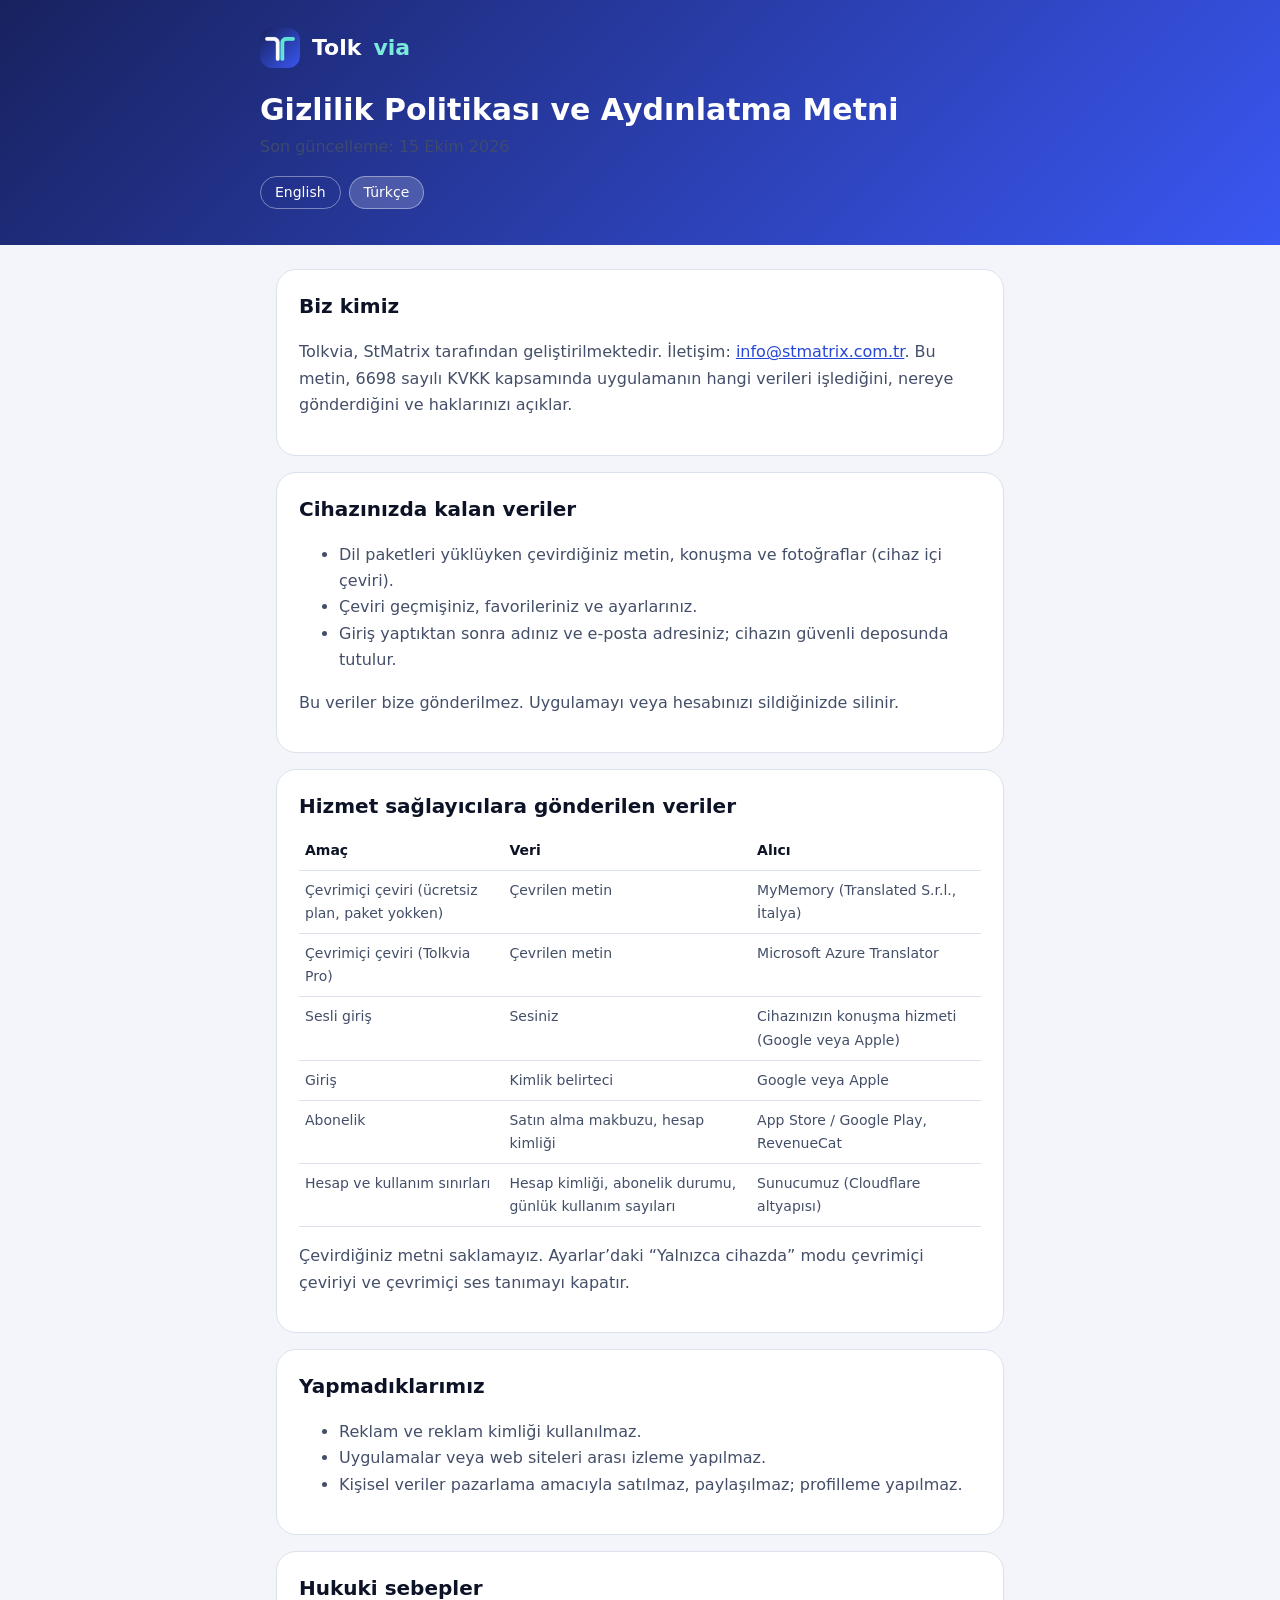
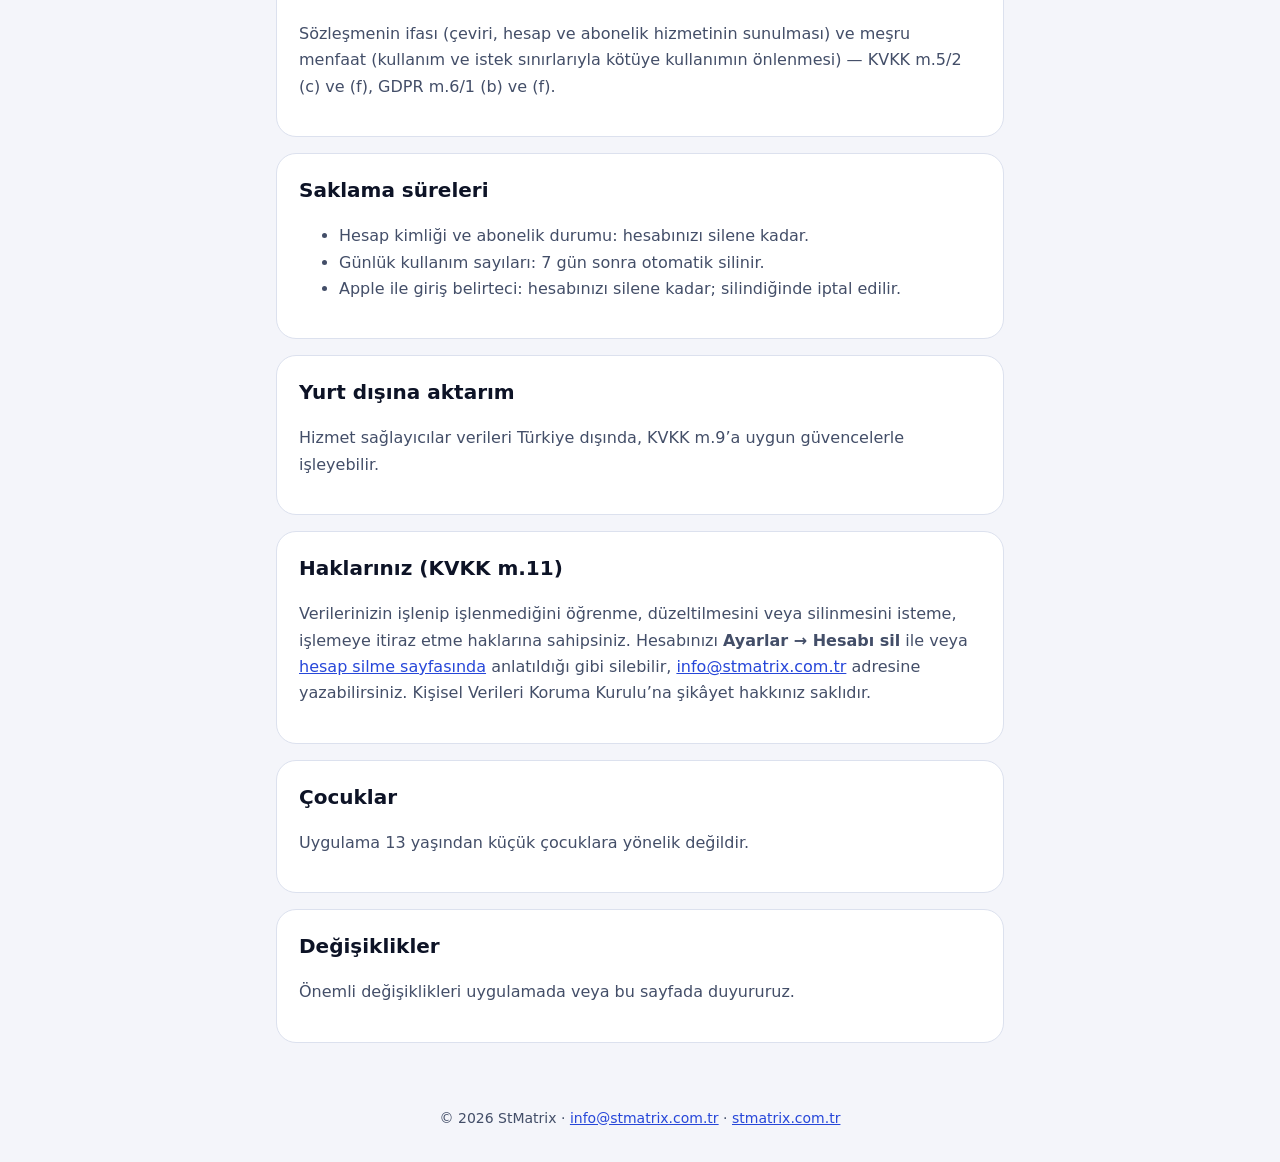
==== privacy-tr.html @ 203be252 "Tolkvia legal pages: privacy policy, terms of use, account deletion (EN/TR)" ====
<!doctype html>
<html lang="tr">
<head>
<meta charset="utf-8">
<meta name="viewport" content="width=device-width, initial-scale=1">
<title>Gizlilik Politikası ve Aydınlatma Metni · Tolkvia</title>
<meta name="description" content="Son güncelleme: 15 Ekim 2026">
<link rel="icon" href="mark.png">
<link rel="stylesheet" href="style.css">
</head>
<body>
<header class="hero"><div class="wrap">
<a class="brand" href="index-tr.html"><img src="mark.png" alt="">Tolk<span>via</span></a>
<h1>Gizlilik Politikası ve Aydınlatma Metni</h1>
<p>Son güncelleme: 15 Ekim 2026</p>
<nav class="lang"><a href="privacy.html" >English</a><a href="privacy-tr.html" aria-current="page">Türkçe</a></nav>
</div></header>
<main class="wrap">
<section class="card"><h2>Biz kimiz</h2><p>Tolkvia, StMatrix tarafından geliştirilmektedir. İletişim: <a href="mailto:info@stmatrix.com.tr">info@stmatrix.com.tr</a>. Bu metin, 6698 sayılı KVKK kapsamında uygulamanın hangi verileri işlediğini, nereye gönderdiğini ve haklarınızı açıklar.</p></section>
<section class="card"><h2>Cihazınızda kalan veriler</h2><ul><li>Dil paketleri yüklüyken çevirdiğiniz metin, konuşma ve fotoğraflar (cihaz içi çeviri).</li><li>Çeviri geçmişiniz, favorileriniz ve ayarlarınız.</li><li>Giriş yaptıktan sonra adınız ve e-posta adresiniz; cihazın güvenli deposunda tutulur.</li></ul><p>Bu veriler bize gönderilmez. Uygulamayı veya hesabınızı sildiğinizde silinir.</p></section>
<section class="card"><h2>Hizmet sağlayıcılara gönderilen veriler</h2><div class="table"><table><tr><th>Amaç</th><th>Veri</th><th>Alıcı</th></tr><tr><td>Çevrimiçi çeviri (ücretsiz plan, paket yokken)</td><td>Çevrilen metin</td><td>MyMemory (Translated S.r.l., İtalya)</td></tr><tr><td>Çevrimiçi çeviri (Tolkvia Pro)</td><td>Çevrilen metin</td><td>Microsoft Azure Translator</td></tr><tr><td>Sesli giriş</td><td>Sesiniz</td><td>Cihazınızın konuşma hizmeti (Google veya Apple)</td></tr><tr><td>Giriş</td><td>Kimlik belirteci</td><td>Google veya Apple</td></tr><tr><td>Abonelik</td><td>Satın alma makbuzu, hesap kimliği</td><td>App Store / Google Play, RevenueCat</td></tr><tr><td>Hesap ve kullanım sınırları</td><td>Hesap kimliği, abonelik durumu, günlük kullanım sayıları</td><td>Sunucumuz (Cloudflare altyapısı)</td></tr></table></div><p>Çevirdiğiniz metni saklamayız. Ayarlar’daki “Yalnızca cihazda” modu çevrimiçi çeviriyi ve çevrimiçi ses tanımayı kapatır.</p></section>
<section class="card"><h2>Yapmadıklarımız</h2><ul><li>Reklam ve reklam kimliği kullanılmaz.</li><li>Uygulamalar veya web siteleri arası izleme yapılmaz.</li><li>Kişisel veriler pazarlama amacıyla satılmaz, paylaşılmaz; profilleme yapılmaz.</li></ul></section>
<section class="card"><h2>Hukuki sebepler</h2><p>Sözleşmenin ifası (çeviri, hesap ve abonelik hizmetinin sunulması) ve meşru menfaat (kullanım ve istek sınırlarıyla kötüye kullanımın önlenmesi) — KVKK m.5/2 (c) ve (f), GDPR m.6/1 (b) ve (f).</p></section>
<section class="card"><h2>Saklama süreleri</h2><ul><li>Hesap kimliği ve abonelik durumu: hesabınızı silene kadar.</li><li>Günlük kullanım sayıları: 7 gün sonra otomatik silinir.</li><li>Apple ile giriş belirteci: hesabınızı silene kadar; silindiğinde iptal edilir.</li></ul></section>
<section class="card"><h2>Yurt dışına aktarım</h2><p>Hizmet sağlayıcılar verileri Türkiye dışında, KVKK m.9’a uygun güvencelerle işleyebilir.</p></section>
<section class="card"><h2>Haklarınız (KVKK m.11)</h2><p>Verilerinizin işlenip işlenmediğini öğrenme, düzeltilmesini veya silinmesini isteme, işlemeye itiraz etme haklarına sahipsiniz. Hesabınızı <strong>Ayarlar → Hesabı sil</strong> ile veya <a href="delete-account-tr.html">hesap silme sayfasında</a> anlatıldığı gibi silebilir, <a href="mailto:info@stmatrix.com.tr">info@stmatrix.com.tr</a> adresine yazabilirsiniz. Kişisel Verileri Koruma Kurulu’na şikâyet hakkınız saklıdır.</p></section>
<section class="card"><h2>Çocuklar</h2><p>Uygulama 13 yaşından küçük çocuklara yönelik değildir.</p></section>
<section class="card"><h2>Değişiklikler</h2><p>Önemli değişiklikleri uygulamada veya bu sayfada duyururuz.</p></section>

</main>
<footer>© 2026 StMatrix · <a href="mailto:info@stmatrix.com.tr">info@stmatrix.com.tr</a> · <a href="https://stmatrix.com.tr">stmatrix.com.tr</a></footer>
</body>
</html>
---- style.css ----
:root {
  --bg: #f4f5fa;
  --surface: #ffffff;
  --text: #0d1326;
  --muted: #434e68;
  --border: #dce1ee;
  --primary: #2747d9;
  --g1: #18225f;
  --g2: #3a57f2;
}
@media (prefers-color-scheme: dark) {
  :root {
    --bg: #070a15;
    --surface: #121930;
    --text: #f2f5fc;
    --muted: #b7c0da;
    --border: #28335a;
    --primary: #8098ff;
  }
}
* { box-sizing: border-box; }
body {
  margin: 0;
  background: var(--bg);
  color: var(--text);
  font: 16px/1.65 Inter, system-ui, -apple-system, "Segoe UI", Roboto, sans-serif;
}
.hero {
  background: linear-gradient(135deg, var(--g1), var(--g2));
  color: #fff;
  padding: 28px 16px 36px;
}
.wrap { max-width: 760px; margin: 0 auto; padding: 0 16px; }
.hero .wrap { padding: 0; }
.brand { display: flex; align-items: center; gap: 12px; text-decoration: none; color: #fff; font-weight: 800; font-size: 22px; }
.brand img { width: 40px; height: 40px; border-radius: 12px; }
.brand span { color: #7beadc; }
.hero h1 { font-size: 30px; line-height: 1.2; margin: 24px 0 6px; }
.hero p { margin: 0; opacity: .85; }
.lang { margin-top: 16px; display: flex; gap: 8px; flex-wrap: wrap; }
.lang a { color: #fff; border: 1px solid rgba(255,255,255,.4); border-radius: 999px; padding: 4px 14px; text-decoration: none; font-size: 14px; }
.lang a[aria-current] { background: rgba(255,255,255,.18); }
main.wrap { padding-top: 24px; padding-bottom: 48px; }
.card { background: var(--surface); border: 1px solid var(--border); border-radius: 20px; padding: 20px 22px; margin-bottom: 16px; }
h2 { font-size: 20px; margin: 0 0 8px; }
p, li { color: var(--muted); }
a { color: var(--primary); }
table { width: 100%; border-collapse: collapse; font-size: 14px; }
th, td { text-align: left; padding: 8px 6px; border-bottom: 1px solid var(--border); vertical-align: top; color: var(--muted); }
th { color: var(--text); }
.table { overflow-x: auto; }
.grid { display: grid; gap: 12px; grid-template-columns: repeat(auto-fit, minmax(220px, 1fr)); }
.grid a { display: block; text-decoration: none; background: var(--surface); border: 1px solid var(--border); border-radius: 20px; padding: 18px; color: var(--text); font-weight: 600; }
.grid a small { display: block; color: var(--muted); font-weight: 400; margin-top: 4px; }
footer { text-align: center; font-size: 14px; color: var(--muted); padding: 0 16px 32px; }
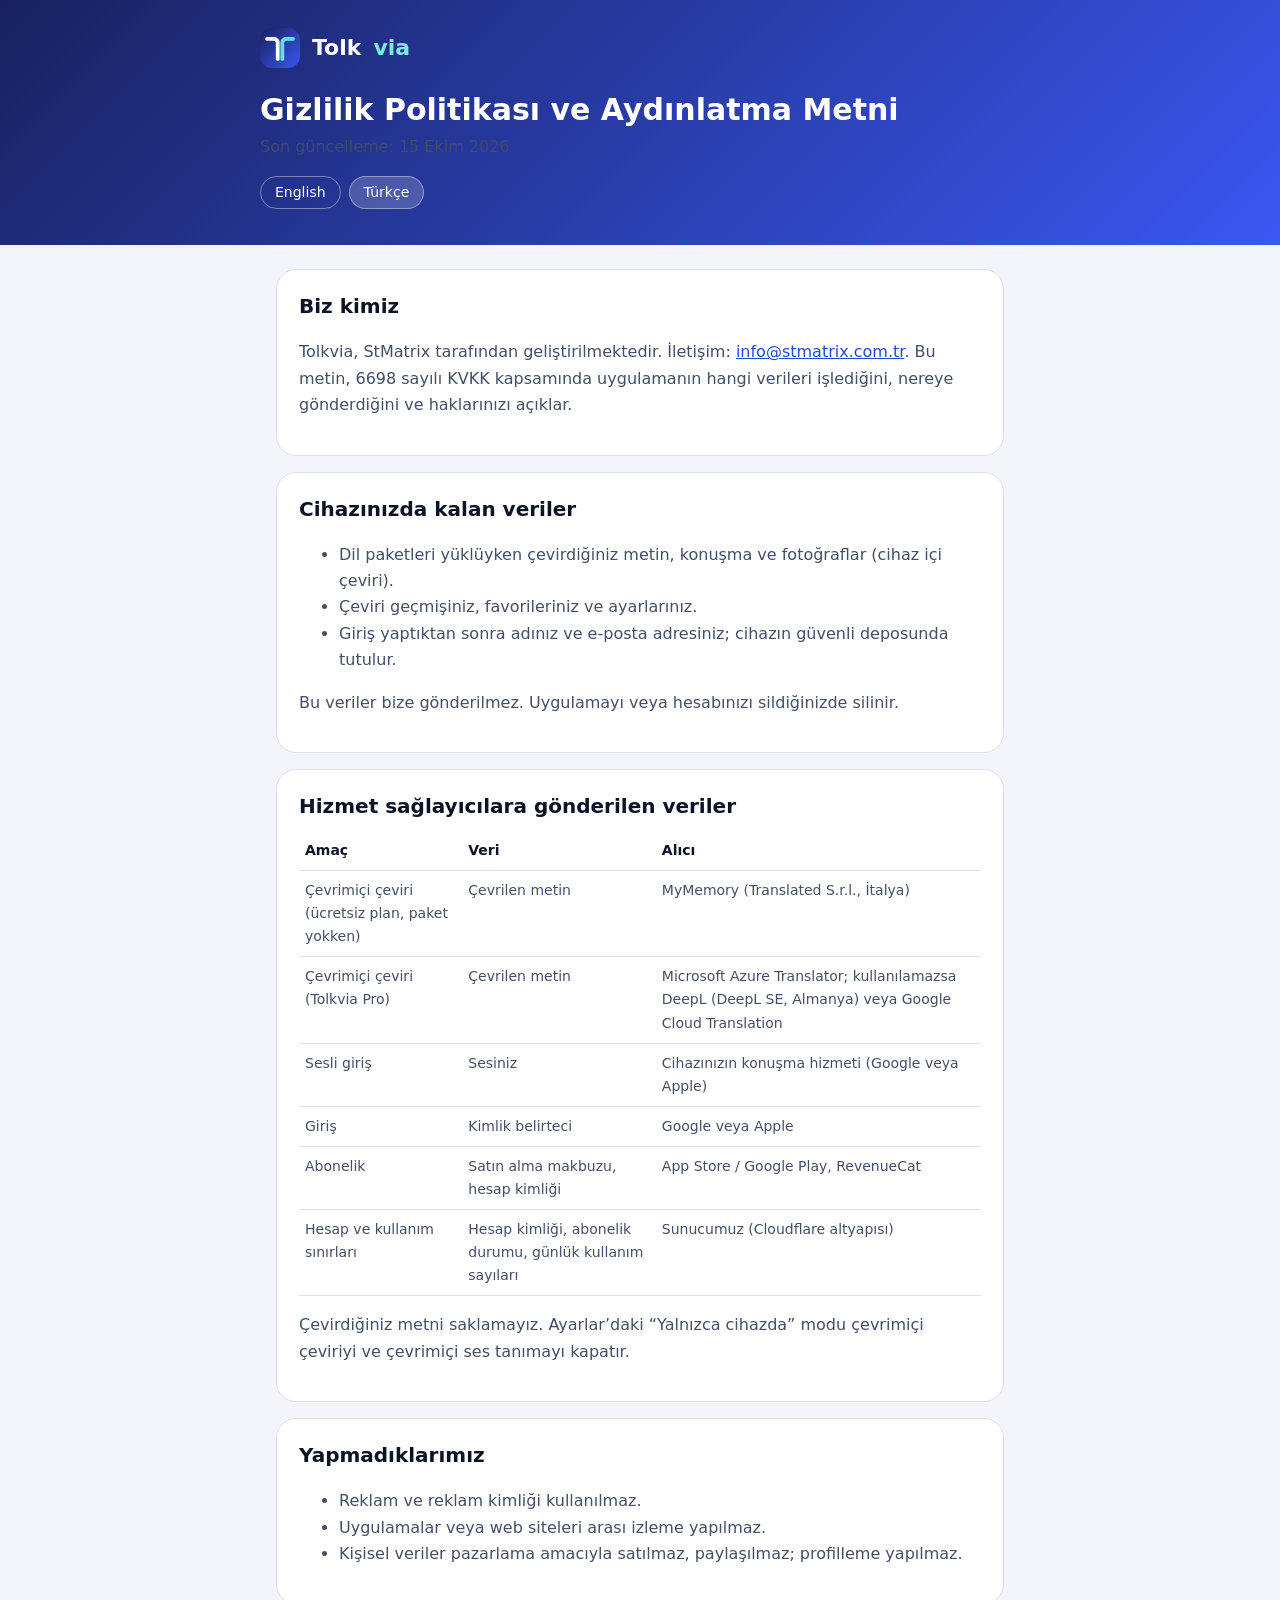
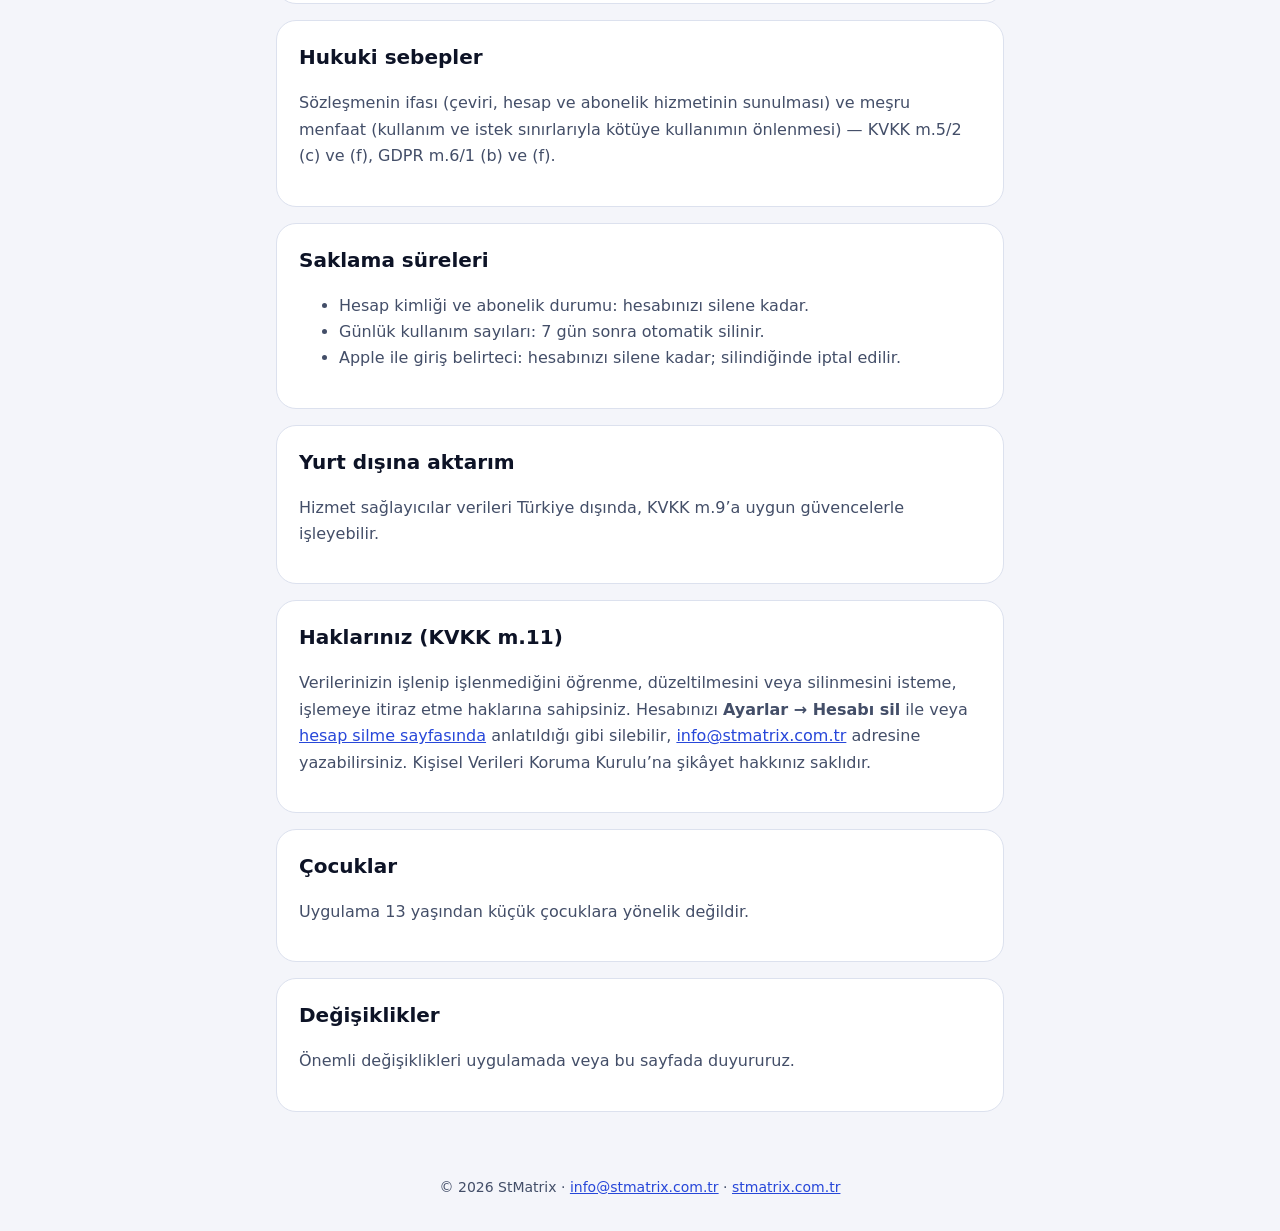
==== commit 930c8c33: "List DeepL and Google Cloud Translation as Pro translation fallbacks Co-Authored-By: Claude Opus 5.5" ====
--- a/privacy-tr.html
+++ b/privacy-tr.html
@@ -18,7 +18,7 @@
 <main class="wrap">
 <section class="card"><h2>Biz kimiz</h2><p>Tolkvia, StMatrix tarafından geliştirilmektedir. İletişim: <a href="mailto:info@stmatrix.com.tr">info@stmatrix.com.tr</a>. Bu metin, 6698 sayılı KVKK kapsamında uygulamanın hangi verileri işlediğini, nereye gönderdiğini ve haklarınızı açıklar.</p></section>
 <section class="card"><h2>Cihazınızda kalan veriler</h2><ul><li>Dil paketleri yüklüyken çevirdiğiniz metin, konuşma ve fotoğraflar (cihaz içi çeviri).</li><li>Çeviri geçmişiniz, favorileriniz ve ayarlarınız.</li><li>Giriş yaptıktan sonra adınız ve e-posta adresiniz; cihazın güvenli deposunda tutulur.</li></ul><p>Bu veriler bize gönderilmez. Uygulamayı veya hesabınızı sildiğinizde silinir.</p></section>
-<section class="card"><h2>Hizmet sağlayıcılara gönderilen veriler</h2><div class="table"><table><tr><th>Amaç</th><th>Veri</th><th>Alıcı</th></tr><tr><td>Çevrimiçi çeviri (ücretsiz plan, paket yokken)</td><td>Çevrilen metin</td><td>MyMemory (Translated S.r.l., İtalya)</td></tr><tr><td>Çevrimiçi çeviri (Tolkvia Pro)</td><td>Çevrilen metin</td><td>Microsoft Azure Translator</td></tr><tr><td>Sesli giriş</td><td>Sesiniz</td><td>Cihazınızın konuşma hizmeti (Google veya Apple)</td></tr><tr><td>Giriş</td><td>Kimlik belirteci</td><td>Google veya Apple</td></tr><tr><td>Abonelik</td><td>Satın alma makbuzu, hesap kimliği</td><td>App Store / Google Play, RevenueCat</td></tr><tr><td>Hesap ve kullanım sınırları</td><td>Hesap kimliği, abonelik durumu, günlük kullanım sayıları</td><td>Sunucumuz (Cloudflare altyapısı)</td></tr></table></div><p>Çevirdiğiniz metni saklamayız. Ayarlar’daki “Yalnızca cihazda” modu çevrimiçi çeviriyi ve çevrimiçi ses tanımayı kapatır.</p></section>
+<section class="card"><h2>Hizmet sağlayıcılara gönderilen veriler</h2><div class="table"><table><tr><th>Amaç</th><th>Veri</th><th>Alıcı</th></tr><tr><td>Çevrimiçi çeviri (ücretsiz plan, paket yokken)</td><td>Çevrilen metin</td><td>MyMemory (Translated S.r.l., İtalya)</td></tr><tr><td>Çevrimiçi çeviri (Tolkvia Pro)</td><td>Çevrilen metin</td><td>Microsoft Azure Translator; kullanılamazsa DeepL (DeepL SE, Almanya) veya Google Cloud Translation</td></tr><tr><td>Sesli giriş</td><td>Sesiniz</td><td>Cihazınızın konuşma hizmeti (Google veya Apple)</td></tr><tr><td>Giriş</td><td>Kimlik belirteci</td><td>Google veya Apple</td></tr><tr><td>Abonelik</td><td>Satın alma makbuzu, hesap kimliği</td><td>App Store / Google Play, RevenueCat</td></tr><tr><td>Hesap ve kullanım sınırları</td><td>Hesap kimliği, abonelik durumu, günlük kullanım sayıları</td><td>Sunucumuz (Cloudflare altyapısı)</td></tr></table></div><p>Çevirdiğiniz metni saklamayız. Ayarlar’daki “Yalnızca cihazda” modu çevrimiçi çeviriyi ve çevrimiçi ses tanımayı kapatır.</p></section>
 <section class="card"><h2>Yapmadıklarımız</h2><ul><li>Reklam ve reklam kimliği kullanılmaz.</li><li>Uygulamalar veya web siteleri arası izleme yapılmaz.</li><li>Kişisel veriler pazarlama amacıyla satılmaz, paylaşılmaz; profilleme yapılmaz.</li></ul></section>
 <section class="card"><h2>Hukuki sebepler</h2><p>Sözleşmenin ifası (çeviri, hesap ve abonelik hizmetinin sunulması) ve meşru menfaat (kullanım ve istek sınırlarıyla kötüye kullanımın önlenmesi) — KVKK m.5/2 (c) ve (f), GDPR m.6/1 (b) ve (f).</p></section>
 <section class="card"><h2>Saklama süreleri</h2><ul><li>Hesap kimliği ve abonelik durumu: hesabınızı silene kadar.</li><li>Günlük kullanım sayıları: 7 gün sonra otomatik silinir.</li><li>Apple ile giriş belirteci: hesabınızı silene kadar; silindiğinde iptal edilir.</li></ul></section>
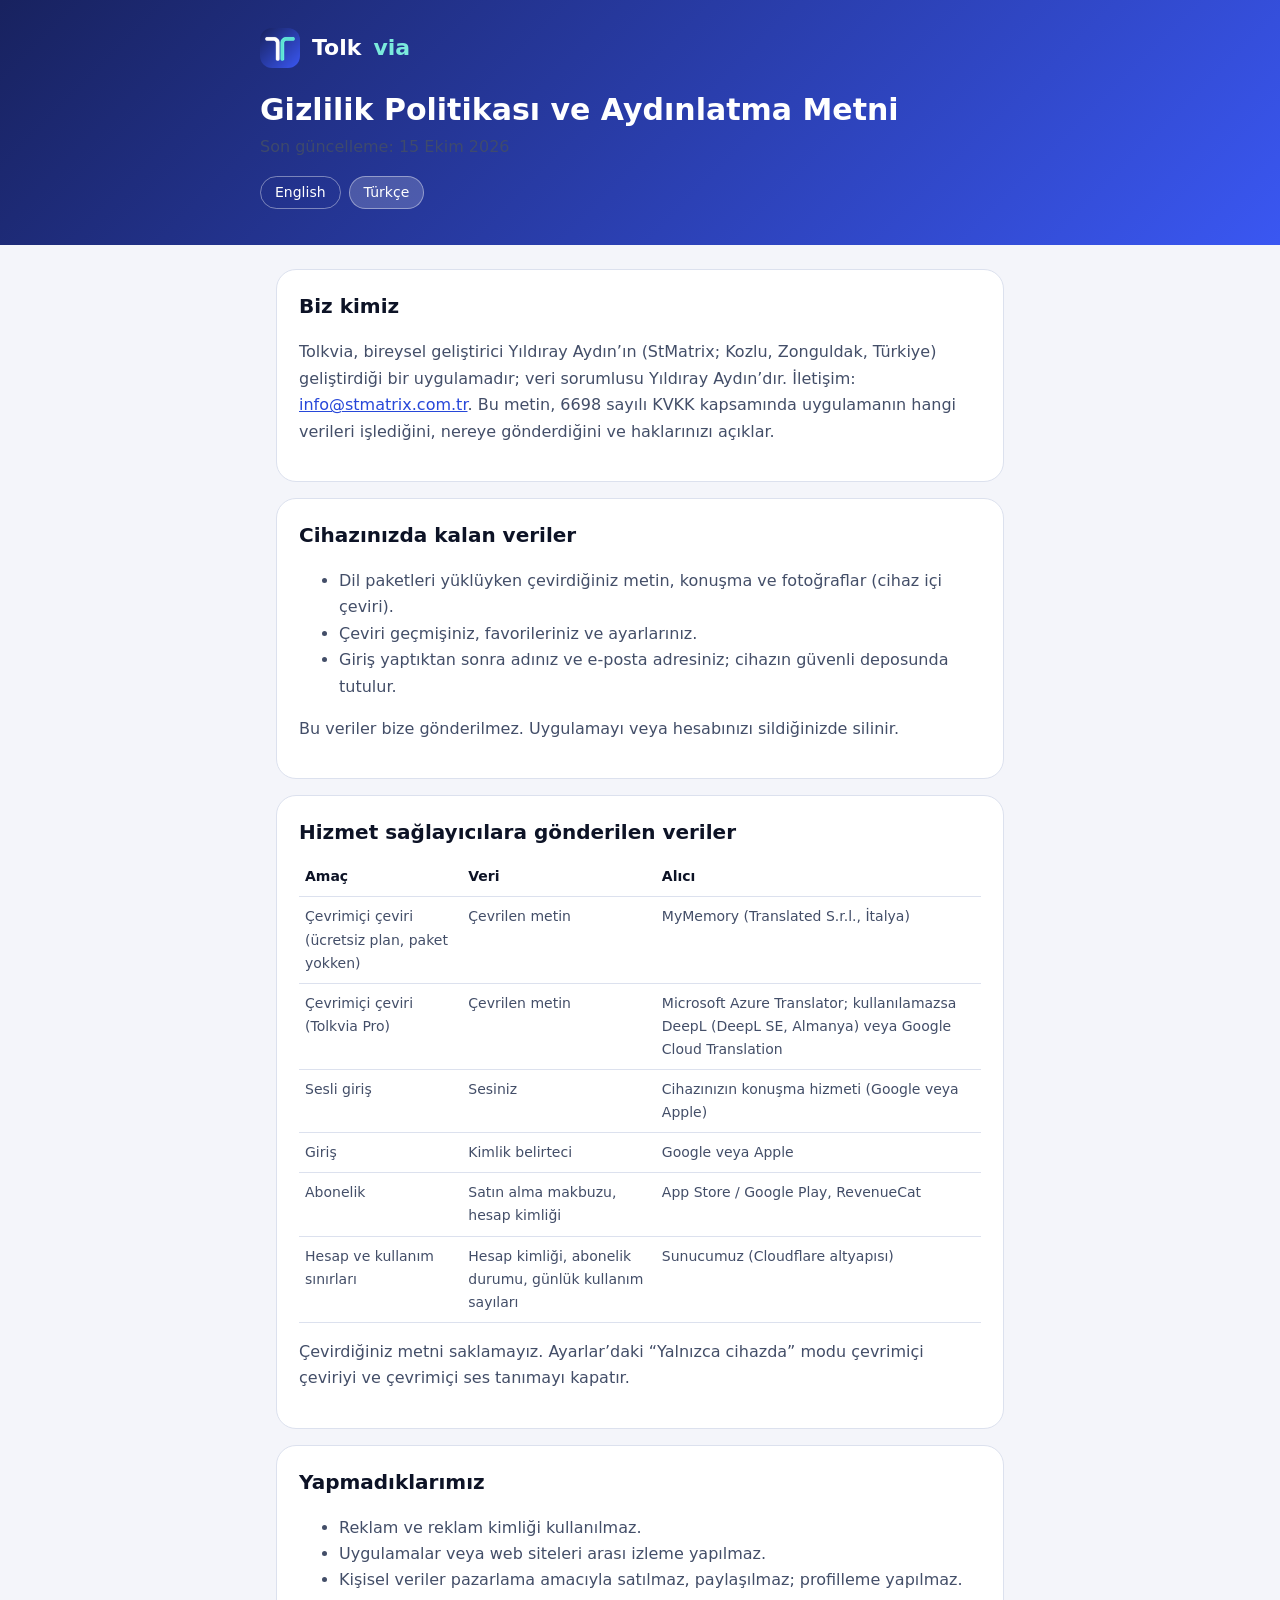
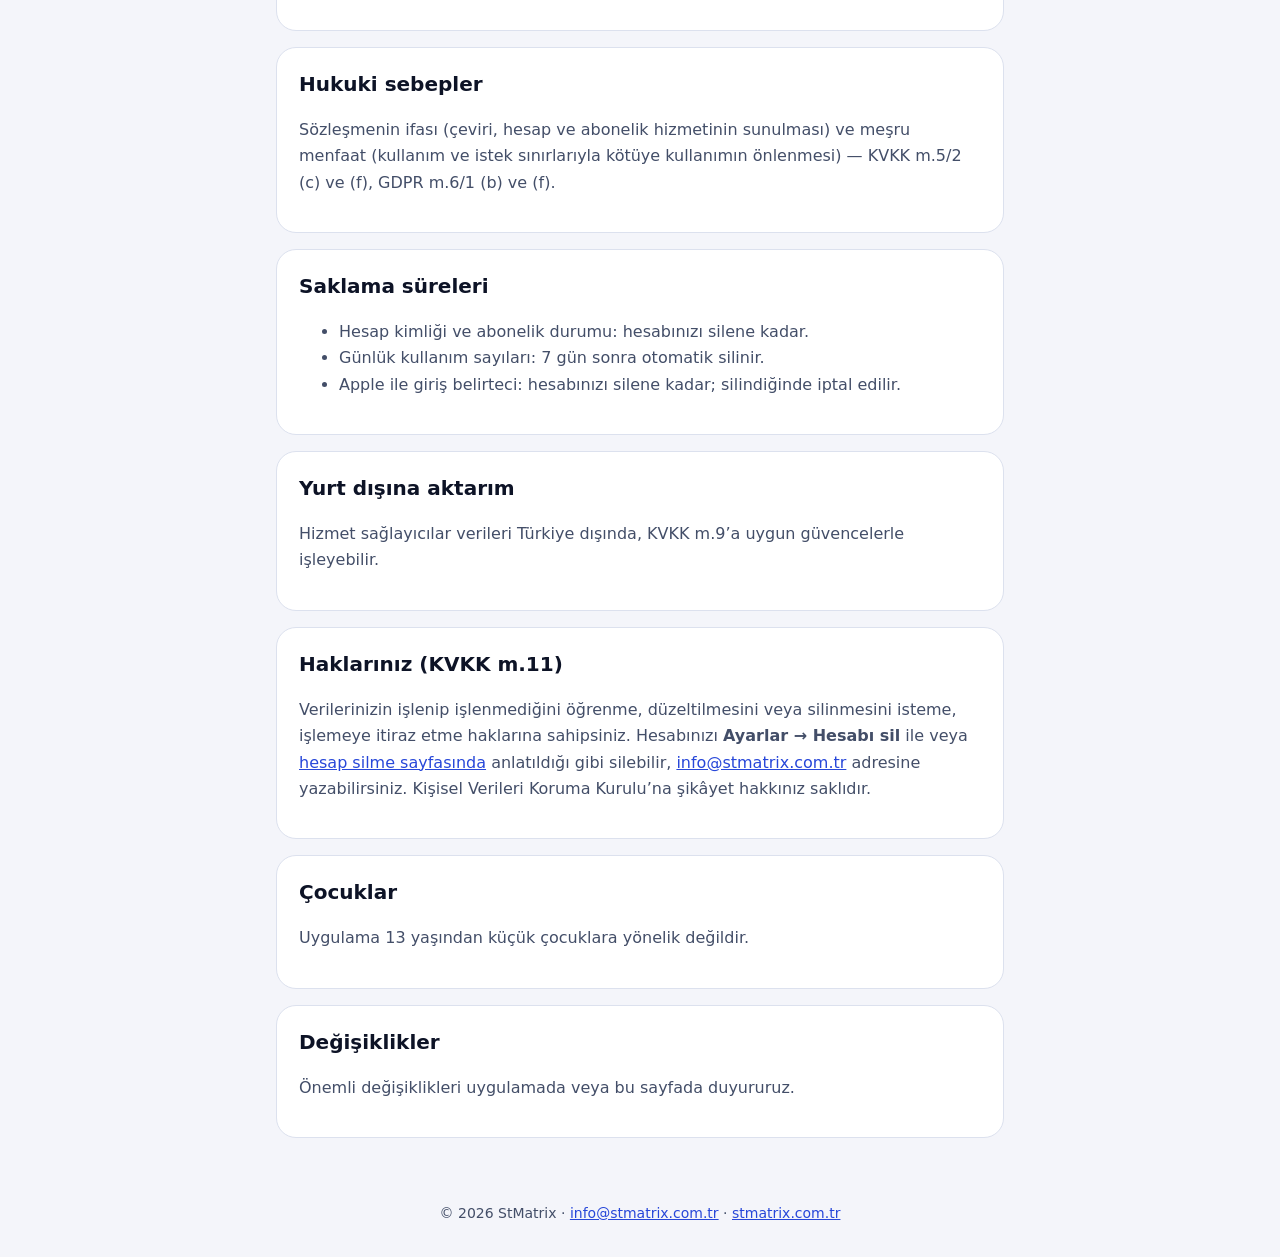
==== commit dcd919dd: "Name the data controller and provider (Yıldıray Aydın, StMatrix, Kozlu/Zonguldak) and Zonguldak juri" ====
--- a/privacy-tr.html
+++ b/privacy-tr.html
@@ -16,7 +16,7 @@
 <nav class="lang"><a href="privacy.html" >English</a><a href="privacy-tr.html" aria-current="page">Türkçe</a></nav>
 </div></header>
 <main class="wrap">
-<section class="card"><h2>Biz kimiz</h2><p>Tolkvia, StMatrix tarafından geliştirilmektedir. İletişim: <a href="mailto:info@stmatrix.com.tr">info@stmatrix.com.tr</a>. Bu metin, 6698 sayılı KVKK kapsamında uygulamanın hangi verileri işlediğini, nereye gönderdiğini ve haklarınızı açıklar.</p></section>
+<section class="card"><h2>Biz kimiz</h2><p>Tolkvia, bireysel geliştirici Yıldıray Aydın’ın (StMatrix; Kozlu, Zonguldak, Türkiye) geliştirdiği bir uygulamadır; veri sorumlusu Yıldıray Aydın’dır. İletişim: <a href="mailto:info@stmatrix.com.tr">info@stmatrix.com.tr</a>. Bu metin, 6698 sayılı KVKK kapsamında uygulamanın hangi verileri işlediğini, nereye gönderdiğini ve haklarınızı açıklar.</p></section>
 <section class="card"><h2>Cihazınızda kalan veriler</h2><ul><li>Dil paketleri yüklüyken çevirdiğiniz metin, konuşma ve fotoğraflar (cihaz içi çeviri).</li><li>Çeviri geçmişiniz, favorileriniz ve ayarlarınız.</li><li>Giriş yaptıktan sonra adınız ve e-posta adresiniz; cihazın güvenli deposunda tutulur.</li></ul><p>Bu veriler bize gönderilmez. Uygulamayı veya hesabınızı sildiğinizde silinir.</p></section>
 <section class="card"><h2>Hizmet sağlayıcılara gönderilen veriler</h2><div class="table"><table><tr><th>Amaç</th><th>Veri</th><th>Alıcı</th></tr><tr><td>Çevrimiçi çeviri (ücretsiz plan, paket yokken)</td><td>Çevrilen metin</td><td>MyMemory (Translated S.r.l., İtalya)</td></tr><tr><td>Çevrimiçi çeviri (Tolkvia Pro)</td><td>Çevrilen metin</td><td>Microsoft Azure Translator; kullanılamazsa DeepL (DeepL SE, Almanya) veya Google Cloud Translation</td></tr><tr><td>Sesli giriş</td><td>Sesiniz</td><td>Cihazınızın konuşma hizmeti (Google veya Apple)</td></tr><tr><td>Giriş</td><td>Kimlik belirteci</td><td>Google veya Apple</td></tr><tr><td>Abonelik</td><td>Satın alma makbuzu, hesap kimliği</td><td>App Store / Google Play, RevenueCat</td></tr><tr><td>Hesap ve kullanım sınırları</td><td>Hesap kimliği, abonelik durumu, günlük kullanım sayıları</td><td>Sunucumuz (Cloudflare altyapısı)</td></tr></table></div><p>Çevirdiğiniz metni saklamayız. Ayarlar’daki “Yalnızca cihazda” modu çevrimiçi çeviriyi ve çevrimiçi ses tanımayı kapatır.</p></section>
 <section class="card"><h2>Yapmadıklarımız</h2><ul><li>Reklam ve reklam kimliği kullanılmaz.</li><li>Uygulamalar veya web siteleri arası izleme yapılmaz.</li><li>Kişisel veriler pazarlama amacıyla satılmaz, paylaşılmaz; profilleme yapılmaz.</li></ul></section>
